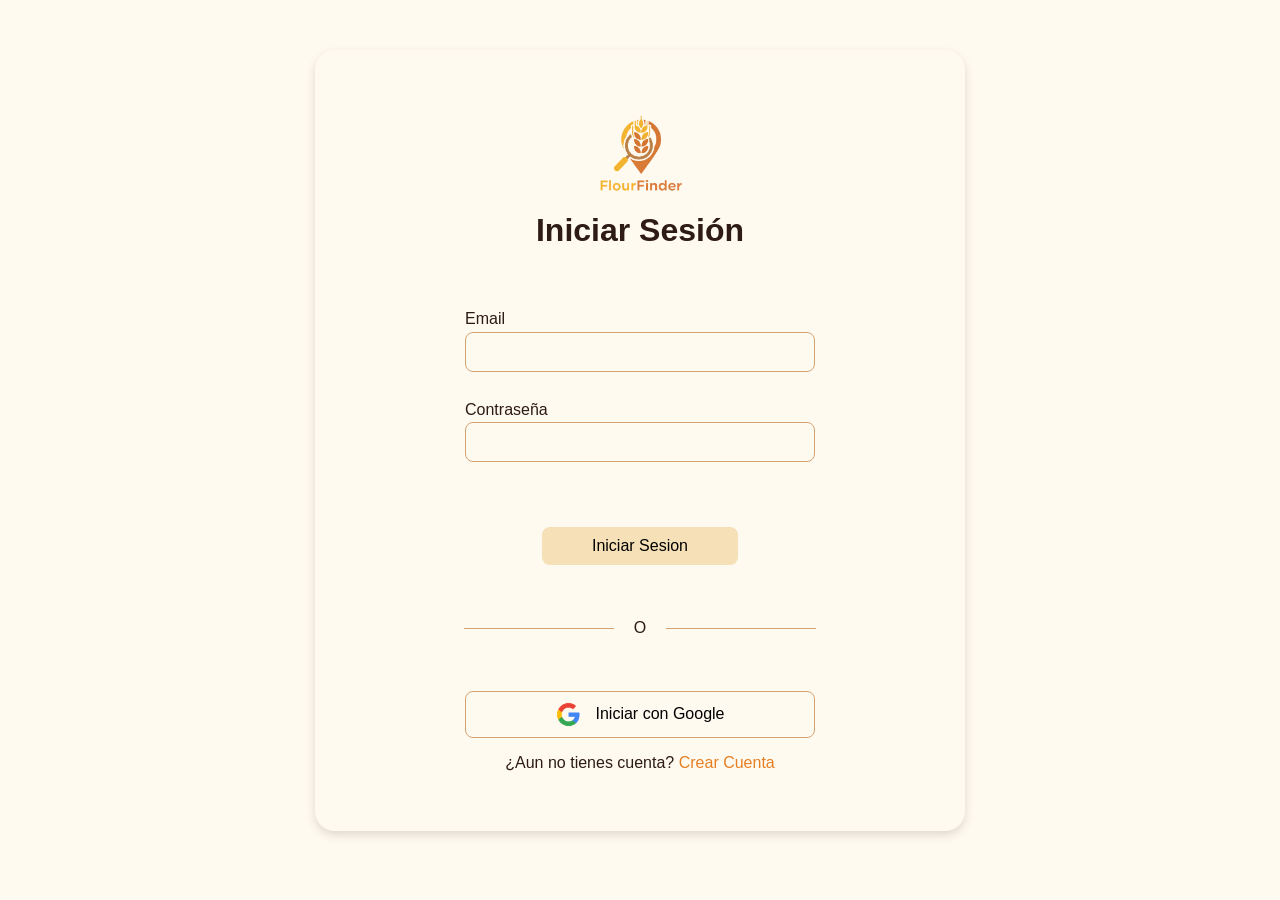
==== pages/iniciarSesion.html @ d79b51ce "Primero Carga Proyecto sin acabar" ====
<!DOCTYPE html>
<html lang="es">

<head>
    <meta charset="UTF-8">
    <meta name="viewport" content="width=device-width, initial-scale=1.0">
    <link rel="stylesheet" href="../css/login_logup.css">
    <title>Iniciar Sesión</title>
</head>

<body>
    <main>

        <!--Iniciar Sesion-->

        <section id="iniciarSesion" class="section-iniciarSesion">
            <div class="contenedor">
                <div class="indicador">
                    <img src="../img/MuyUtilizadas/FlourFinder.png" alt="">
                    <h2>Iniciar Sesión</h2>
                </div>
                <form class="form">
                    <div class="separador">
                        <label for="email-in" class="i-text">Email</label>
                        <input type="text" class=" input-caracter" id="email-in">
                        <p class="input-error" id="error-email-in"></p>
                    </div>

                    <div class="separador">
                        <label for="password-in" class="i-text">Contraseña</label>
                        <input type="password" class="input-caracter" id="password-in">
                        <p class="input-error" id="error-password-in"></p>
                    </div>

                    <button>Iniciar Sesion</button>
                </form>

                <div class="separador-opciones">
                    <div class="lin linea1"></div>
                    <span>O</span>
                    <div class="lin linea2"></div>
                </div>
                <div class="otras-formas">
                    <button class="btn-google">
                        <img src="../img/registrarse/IconGoogleO.webp" alt="">
                        Iniciar con Google
                    </button>
                    <p>¿Aun no tienes cuenta? <a href="#">Crear Cuenta</a></p>
                </div>
            </div>
        </section>
    </main>

    <script src="../js/registro.js"></script>
</body>

</html>
---- css/login_logup.css ----
html {
    font-size: 16px;
}

*{
    box-sizing: border-box;
    margin: 0;
    padding: 0;
}

body {
    font-family: "Poppins", sans-serif;
    font-weight: 400;
    font-size: 1rem;
    background-color: #FFFAF0;
    color: #2D1B14;
    line-height: 1.6;
}

button, input {
    font-size: inherit;
}



/*----------Registro--------------*/



/*Registro*/

.section-registrarse{
    display: flex;
    justify-content: center;
    align-items: center;
    padding: 50px;
    opacity: 0;
    animation: aparecer 1s ease forwards;
    animation-delay: 0.5s;
}

.section-registrarse .contenedor{
    display: flex;
    flex-direction: column;
    justify-content: center;
    align-items: center;
    background-color: #FFFAF0;
    box-shadow: 0 4px 10px #2D1B1426;
    max-width: 650px;
    width: 100%;
    padding: 55px 150px;
    gap: 50px;
    border-radius: 20px;
}

.section-registrarse .contenedor .indicador {
    display: flex;
    flex-direction: column;
    justify-content: center;
    align-items: center;
}

.section-registrarse .contenedor .indicador img{
    width: 100px;
    height: 100px;
    object-fit: contain;
}

.section-registrarse .contenedor .indicador h2{
    font-size: 2rem;
}

.section-registrarse .contenedor .form{
    display: flex;
    flex-direction: column;
    align-items: center;
    gap: 25px;
    width: 100%;
    cursor: pointer;
}

.section-registrarse .contenedor .form .separador{
    display: flex;
    flex-direction: column;
    width: 100%;
}

.section-registrarse .input-caracter {
    border: none;
    background-color: transparent;
    border: 1px solid #D4A373;
    border-radius: 8px;
    padding: 10px;
    font-size: inherit;
    transition: transform 0.2s ease, box-shadow 0.2s ease;
}

.section-registrarse .input-caracter:focus{
    transform: scale(1.02);
    border: 2px solid #2D1B14;
    outline: none;
    box-shadow: 0 4px 10px #2D1B1426;
}

.section-registrarse .form button {
    padding: 10px 50px;
    border:none;
    background-color: #F5E0B7;
    border-radius: 8px;
    transition: 0.5s ease;
    margin-top: 40px;
}

.section-registrarse .form button:hover{
    transform: scale(1.05);
    box-shadow: 0 4px 10px #2D1B1426;
}

.section-registrarse .contenedor .separador-opciones{
    display: flex;
    justify-content: center;
    align-items: center;
    gap: 20px;
}


.section-registrarse .contenedor .otras-formas{
    display: flex;
    flex-direction: column;
    justify-content: center;
    align-items: center;
    gap: 12px;
    width: 100%;
}

.section-registrarse .contenedor .separador-opciones span{
    font-size: 1rem;
}

.section-registrarse .contenedor .separador-opciones .lin {
    background-color: #D4A373;
    height: 1px;
    width: 150px;
}

.section-registrarse .contenedor .otras-formas .btn-google {
    display: flex;
    justify-content: center;
    align-items: center;
    gap: 15px;
    background-color: transparent;
    padding: 10px 20px;
    border: none;
    background-color: transparent;
    border: 1px solid #D4A373;
    border-radius: 8px;
    width: 100%;
    cursor: pointer;
    transition: 0.5s ease;
}

.section-registrarse .contenedor .otras-formas .btn-google:hover{
    transform: scale(1.05);
    box-shadow: 0 4px 10px #2D1B1426;
}

.section-registrarse .contenedor .otras-formas .btn-google img{
    width: 25px;
    object-fit: contain;
}

.section-registrarse .contenedor .otras-formas p a{
    text-decoration: none;
    color: #E67E22;
}


/*Verificación Email*/

.section-verificacion-email{
    display: flex;
    justify-content: center;
    align-items: center;
    padding: 50px;
    opacity: 0;
    min-height: 100vh;
    animation: aparecer 1s ease forwards;
    animation-delay: 0.5s;
}

.section-verificacion-email .contenedor{
    display: flex;
    flex-direction: column;
    align-items: center;
    background-color: #FFFAF0;
    box-shadow: 0 4px 10px #2D1B1426;
    max-width: 650px;
    width: 100%;
    padding: 55px 120px;
    gap: 50px;
    border-radius: 20px;
    height: 800px;
}

.section-verificacion-email .contenedor h2{ 
    font-size: 2rem;
}

.section-verificacion-email .contenedor p{
    text-align: center;
}
.section-verificacion-email .contenedor .inputs-code {
    display: flex;
    justify-content: center;
    align-items: center;
    gap: 20px;
}

.section-verificacion-email .contenedor .inputs-code .i-code{
    width: 80px;
    height: 80px;
    background-color: transparent;
    border: none;
    border: 1px solid #D4A373;
    font-size: 2rem;
    text-align: center;
    border-radius: 8px;
    transition: transform 0.3s ease;
}

.section-verificacion-email .contenedor .inputs-code .i-code:focus{
    transform: scale(1.02);
    outline: none;
    border: 2px solid #2D1B14;
    box-shadow: 0 4px 10px #2D1B1426;
}

.section-verificacion-email .contenedor .indicacion-tiempo{
    font-size: 0.9rem;
}



/*Finalizado el registro*/


.section-final-registro{
    display: flex;
    justify-content: center;
    align-items: center;
    padding: 50px;
    opacity: 0;
    min-height: 100vh;
    animation: aparecer 1s ease forwards;
    animation-delay: 0.5s;
}

.section-final-registro .contenedor{
    display: flex;
    flex-direction: column;
    align-items: center;
    background-color: #FFFAF0;
    box-shadow: 0 4px 10px #2D1B1426;
    max-width: 650px;
    width: 100%;
    padding: 55px 100px;
    gap: 50px;
    border-radius: 20px;
    height: 800px;
    position: relative;
}

.section-final-registro .contenedor .indicador{
    display: flex;
    flex-direction: column;
    justify-content: center;
    align-items: center;
}

.section-final-registro .contenedor .indicador img{
    width: 100px;
    height: 100px;
    object-fit: contain;
}

.section-final-registro .contenedor .indicador h2{
    font-size: 2rem;
}

.section-final-registro .contenedor .description-finalizacion {
    text-align: center;
}

.section-final-registro .contenedor button {
    border: none;
    padding: 10px 50px;
    background-color: #F5E0B7;
    cursor: pointer;
    border-radius: 8px;
    transition: 0.5s ease;
    position: absolute;
    bottom: 80px;
}

.section-final-registro .contenedor button:hover{
    transform: scale(1.05);
    box-shadow: 0 4px 10px #2D1B1426;
}





/*Iniciar Sesion*/





/*----------Iniciar Sesion--------------*/


/*Registro*/

.section-iniciarSesion{
    display: flex;
    justify-content: center;
    align-items: center;
    padding: 50px;
}

.section-iniciarSesion .contenedor{
    display: flex;
    flex-direction: column;
    justify-content: center;
    align-items: center;
    background-color: #FFFAF0;
    box-shadow: 0 4px 10px #2D1B1426;
    max-width: 650px;
    width: 100%;
    padding: 55px 150px;
    gap: 50px;
    border-radius: 20px;
}

.section-iniciarSesion .contenedor .indicador {
    display: flex;
    flex-direction: column;
    justify-content: center;
    align-items: center;
}

.section-iniciarSesion .contenedor .indicador img{
    width: 100px;
    height: 100px;
    object-fit: contain;
}

.section-iniciarSesion .contenedor .indicador h2{
    font-size: 2rem;
}

.section-iniciarSesion .contenedor .form{
    display: flex;
    flex-direction: column;
    align-items: center;
    gap: 25px;
    width: 100%;
    cursor: pointer;
}

.section-iniciarSesion .contenedor .form .separador{
    display: flex;
    flex-direction: column;
    width: 100%;
}

.section-iniciarSesion .input-caracter {
    border: none;
    background-color: transparent;
    border: 1px solid #D4A373;
    border-radius: 8px;
    padding: 10px;
    font-size: inherit;
}

.section-iniciarSesion .input-caracter:focus{
    padding: 10px;
    border: 2px solid #2D1B14;
    outline: none;
    box-shadow: 0 4px 10px #2D1B1426;
}

.section-iniciarSesion .form button {
    padding: 10px 50px;
    border:none;
    background-color: #F5E0B7;
    border-radius: 8px;
    margin-top: 40px;
    transition: 0.5s ease;
}

.section-iniciarSesion .form button:hover{
    transform: scale(1.05);
    box-shadow: 0 4px 10px #2D1B1426;
}

.section-iniciarSesion .contenedor .separador-opciones{
    display: flex;
    justify-content: center;
    align-items: center;
    gap: 20px;
}

.section-iniciarSesion .contenedor .separador-opciones span{
    font-size: 1rem;
}

.section-iniciarSesion .contenedor .separador-opciones .lin {
    background-color: #D4A373;
    height: 1px;
    width: 150px;
}

.section-iniciarSesion .contenedor .otras-formas{
    display: flex;
    flex-direction: column;
    justify-content: center;
    align-items: center;
    gap: 12px;
    width: 100%;
}

.section-iniciarSesion .contenedor .otras-formas .btn-google {
    display: flex;
    justify-content: center;
    align-items: center;
    gap: 15px;
    background-color: transparent;
    padding: 10px 20px;
    border: none;
    background-color: transparent;
    border: 1px solid #D4A373;
    border-radius: 8px;
    width: 100%;
    cursor: pointer;
    transition: 0.5s ease;
}

.section-iniciarSesion .contenedor .otras-formas .btn-google:hover{
    transform: scale(1.05);
    box-shadow: 0 4px 10px #2D1B1426;
}

.section-iniciarSesion .contenedor .otras-formas .btn-google img{
    width: 25px;
    object-fit: contain;
}

.section-iniciarSesion .contenedor .otras-formas p a{
    text-decoration: none;
    color: #E67E22;
}






/*----------Animaciones--------------*/

@keyframes aparecer {
    from {
        opacity: 0;
        transform: translateY(20px);
    }
    to {
        opacity: 1;
        transform: translateY(0);
    }
}
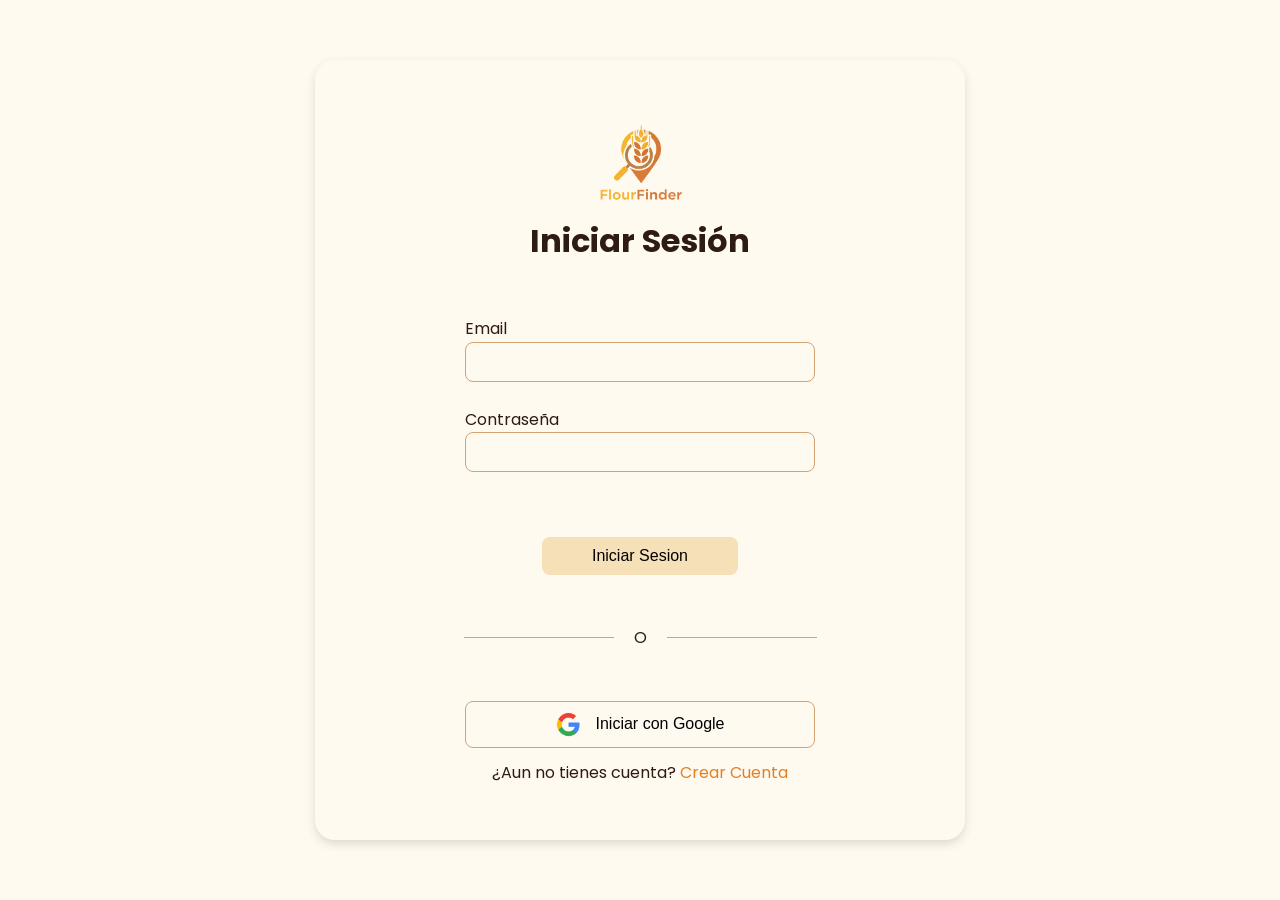
==== commit 45796f41: "Se terminó el JS de registro e inicio de sesión con sus respectivas secciones. Se agregó una nueva p" ====
--- a/pages/iniciarSesion.html
+++ b/pages/iniciarSesion.html
@@ -4,6 +4,11 @@
 <head>
     <meta charset="UTF-8">
     <meta name="viewport" content="width=device-width, initial-scale=1.0">
+    <link rel="preconnect" href="https://fonts.googleapis.com">
+    <link rel="preconnect" href="https://fonts.gstatic.com" crossorigin>
+    <link
+        href="https://fonts.googleapis.com/css2?family=Poppins:ital,wght@0,100;0,200;0,300;0,400;0,500;0,600;0,700;0,800;0,900;1,100;1,200;1,300;1,400;1,500;1,600;1,700;1,800;1,900&display=swap"
+        rel="stylesheet">
     <link rel="stylesheet" href="../css/login_logup.css">
     <title>Iniciar Sesión</title>
 </head>
@@ -16,20 +21,24 @@
         <section id="iniciarSesion" class="section-iniciarSesion">
             <div class="contenedor">
                 <div class="indicador">
-                    <img src="../img/MuyUtilizadas/FlourFinder.png" alt="">
+                    <img src="../img/MuyUtilizadas/FlourFinder.avif" alt="">
                     <h2>Iniciar Sesión</h2>
                 </div>
-                <form class="form">
+                <form class="form-in">
                     <div class="separador">
-                        <label for="email-in" class="i-text">Email</label>
-                        <input type="text" class=" input-caracter" id="email-in">
-                        <p class="input-error" id="error-email-in"></p>
+                        <div class="indications-texts">
+                            <label for="email-in" class="i-text">Email</label>
+                            <span class="input-text-error"></span>
+                        </div>
+                        <input type="email" class=" input-caracter" id="email-in">
                     </div>
 
                     <div class="separador">
-                        <label for="password-in" class="i-text">Contraseña</label>
+                        <div class="indications-texts">
+                            <label for="password-in" class="i-text">Contraseña</label>
+                            <span class="input-text-error"></span>
+                        </div>
                         <input type="password" class="input-caracter" id="password-in">
-                        <p class="input-error" id="error-password-in"></p>
                     </div>
 
                     <button>Iniciar Sesion</button>
@@ -42,16 +51,16 @@
                 </div>
                 <div class="otras-formas">
                     <button class="btn-google">
-                        <img src="../img/registrarse/IconGoogleO.webp" alt="">
+                        <img src="../img/registrarse/IconGoogleO.avif" alt="">
                         Iniciar con Google
                     </button>
-                    <p>¿Aun no tienes cuenta? <a href="#">Crear Cuenta</a></p>
+                    <p>¿Aun no tienes cuenta? <a href="./registro.html">Crear Cuenta</a></p>
                 </div>
             </div>
         </section>
     </main>
 
-    <script src="../js/registro.js"></script>
+    <script src="../js/iniciarSesion.js"></script>
 </body>
 
 </html>
--- a/css/login_logup.css
+++ b/css/login_logup.css
@@ -21,6 +21,10 @@
     font-size: inherit;
 }
 
+button {
+    cursor: pointer;
+}
+
 
 
 /*----------Registro--------------*/
@@ -33,24 +37,25 @@
     display: flex;
     justify-content: center;
     align-items: center;
-    padding: 50px;
+    min-height: 100vh;
+    padding: 40px;
+}
+
+.section-registrarse .contenedor{
+    display: flex;
+    flex-direction: column;
+    justify-content: center;
+    align-items: center;
+    background-color: #FFFAF0;
+    box-shadow: 0 4px 10px #2D1B1426;
+    max-width: 650px;
+    width: 100%;
+    padding: 55px 150px;
+    gap: 50px;
+    border-radius: 20px;
     opacity: 0;
     animation: aparecer 1s ease forwards;
     animation-delay: 0.5s;
-}
-
-.section-registrarse .contenedor{
-    display: flex;
-    flex-direction: column;
-    justify-content: center;
-    align-items: center;
-    background-color: #FFFAF0;
-    box-shadow: 0 4px 10px #2D1B1426;
-    max-width: 650px;
-    width: 100%;
-    padding: 55px 150px;
-    gap: 50px;
-    border-radius: 20px;
 }
 
 .section-registrarse .contenedor .indicador {
@@ -70,7 +75,7 @@
     font-size: 2rem;
 }
 
-.section-registrarse .contenedor .form{
+.section-registrarse .contenedor .form-up{
     display: flex;
     flex-direction: column;
     align-items: center;
@@ -79,10 +84,16 @@
     cursor: pointer;
 }
 
-.section-registrarse .contenedor .form .separador{
-    display: flex;
-    flex-direction: column;
-    width: 100%;
+.section-registrarse .contenedor .form-up .separador{
+    display: flex;
+    flex-direction: column;
+    width: 100%;
+}
+
+.section-registrarse .contenedor .form-up .separador .indications-texts{
+    display: flex;
+    justify-content: space-between;
+    align-items: center;
 }
 
 .section-registrarse .input-caracter {
@@ -97,12 +108,12 @@
 
 .section-registrarse .input-caracter:focus{
     transform: scale(1.02);
-    border: 2px solid #2D1B14;
+    border: 1px solid #2D1B14;
     outline: none;
     box-shadow: 0 4px 10px #2D1B1426;
 }
 
-.section-registrarse .form button {
+.section-registrarse .form-up button {
     padding: 10px 50px;
     border:none;
     background-color: #F5E0B7;
@@ -111,7 +122,7 @@
     margin-top: 40px;
 }
 
-.section-registrarse .form button:hover{
+.section-registrarse .form-up button:hover{
     transform: scale(1.05);
     box-shadow: 0 4px 10px #2D1B1426;
 }
@@ -182,10 +193,7 @@
     justify-content: center;
     align-items: center;
     padding: 50px;
-    opacity: 0;
     min-height: 100vh;
-    animation: aparecer 1s ease forwards;
-    animation-delay: 0.5s;
 }
 
 .section-verificacion-email .contenedor{
@@ -200,6 +208,9 @@
     gap: 50px;
     border-radius: 20px;
     height: 800px;
+    opacity: 0;
+    animation: aparecer 1s ease forwards;
+    animation-delay: 0.5s
 }
 
 .section-verificacion-email .contenedor h2{ 
@@ -209,14 +220,14 @@
 .section-verificacion-email .contenedor p{
     text-align: center;
 }
-.section-verificacion-email .contenedor .inputs-code {
+.section-verificacion-email .contenedor .part-input-code .inputs-code {
     display: flex;
     justify-content: center;
     align-items: center;
     gap: 20px;
 }
 
-.section-verificacion-email .contenedor .inputs-code .i-code{
+.section-verificacion-email .contenedor .part-input-code .inputs-code .i-code{
     width: 80px;
     height: 80px;
     background-color: transparent;
@@ -228,13 +239,21 @@
     transition: transform 0.3s ease;
 }
 
-.section-verificacion-email .contenedor .inputs-code .i-code:focus{
+.section-verificacion-email .contenedor .part-input-code .inputs-code .i-code:focus{
     transform: scale(1.02);
     outline: none;
     border: 2px solid #2D1B14;
     box-shadow: 0 4px 10px #2D1B1426;
 }
 
+.section-verificacion-email .contenedor .part-input-code{
+    display: flex;
+    flex-direction: column;
+    justify-content: center;
+    align-items: center;
+    gap: 7px;
+}
+
 .section-verificacion-email .contenedor .indicacion-tiempo{
     font-size: 0.9rem;
 }
@@ -249,10 +268,7 @@
     justify-content: center;
     align-items: center;
     padding: 50px;
-    opacity: 0;
     min-height: 100vh;
-    animation: aparecer 1s ease forwards;
-    animation-delay: 0.5s;
 }
 
 .section-final-registro .contenedor{
@@ -268,6 +284,9 @@
     border-radius: 20px;
     height: 800px;
     position: relative;
+    opacity: 0;
+    animation: aparecer 1s ease forwards;
+    animation-delay: 0.5s
 }
 
 .section-final-registro .contenedor .indicador{
@@ -291,18 +310,19 @@
     text-align: center;
 }
 
-.section-final-registro .contenedor button {
+.section-final-registro .contenedor a {
     border: none;
     padding: 10px 50px;
     background-color: #F5E0B7;
-    cursor: pointer;
     border-radius: 8px;
     transition: 0.5s ease;
     position: absolute;
     bottom: 80px;
-}
-
-.section-final-registro .contenedor button:hover{
+    text-decoration: none;
+    color: inherit;
+}
+
+.section-final-registro .contenedor a:hover{
     transform: scale(1.05);
     box-shadow: 0 4px 10px #2D1B1426;
 }
@@ -326,7 +346,8 @@
     display: flex;
     justify-content: center;
     align-items: center;
-    padding: 50px;
+    padding: 40px;
+    min-height: 100vh;
 }
 
 .section-iniciarSesion .contenedor{
@@ -341,6 +362,9 @@
     padding: 55px 150px;
     gap: 50px;
     border-radius: 20px;
+    opacity: 0;
+    animation: aparecer 1s ease forwards;
+    animation-delay: 0.5s;
 }
 
 .section-iniciarSesion .contenedor .indicador {
@@ -360,7 +384,7 @@
     font-size: 2rem;
 }
 
-.section-iniciarSesion .contenedor .form{
+.section-iniciarSesion .contenedor .form-in{
     display: flex;
     flex-direction: column;
     align-items: center;
@@ -369,10 +393,15 @@
     cursor: pointer;
 }
 
-.section-iniciarSesion .contenedor .form .separador{
-    display: flex;
-    flex-direction: column;
-    width: 100%;
+.section-iniciarSesion .contenedor .form-in .separador{
+    display: flex;
+    flex-direction: column;
+    width: 100%;
+}
+
+.section-iniciarSesion .contenedor .form-in .separador .indications-texts{
+    display:  flex;
+    justify-content: space-between;
 }
 
 .section-iniciarSesion .input-caracter {
@@ -386,12 +415,12 @@
 
 .section-iniciarSesion .input-caracter:focus{
     padding: 10px;
-    border: 2px solid #2D1B14;
+    border: 1px solid #2D1B14;
     outline: none;
     box-shadow: 0 4px 10px #2D1B1426;
 }
 
-.section-iniciarSesion .form button {
+.section-iniciarSesion .form-in button {
     padding: 10px 50px;
     border:none;
     background-color: #F5E0B7;
@@ -400,7 +429,7 @@
     transition: 0.5s ease;
 }
 
-.section-iniciarSesion .form button:hover{
+.section-iniciarSesion .form-in button:hover{
     transform: scale(1.05);
     box-shadow: 0 4px 10px #2D1B1426;
 }
@@ -465,6 +494,57 @@
 
 
 
+/*----------Mostrador de erroes--------------*/
+
+.input-text-error{
+    color: #D32F2F;
+}
+
+
+/*----------Generacion de codigos--------------*/
+.div-code{
+    padding: 10px 20px;
+    display: flex;
+    justify-content: space-evenly;
+    gap: 70px;
+    align-items: center;
+    background-color: #FFFAF0;
+    box-shadow: 0 4px 10px #2D1B1426;
+    position: absolute;
+    top: 10px;
+    right: 5px;
+    z-index: 99;
+    border-radius: 8px;
+    opacity: 0;
+    animation: aparecer_code 1.5s ease forwards;
+    animation-delay: 0.5s;
+}
+
+.div-code .code-verif{
+    font-size: 1.5rem;
+}
+
+.div-code .close-target-code{
+    border: none;
+    padding: 10px 10px;
+    border-radius: 8px;
+    background-color: #E67E22;
+    color: #FFFAF0;
+    transition: 0.5s ease;
+}
+
+.div-code .close-target-code:hover{
+    transform: scale(1.05);
+    box-shadow: 0 4px 10px #2D1B1426;
+}
+
+
+/*----------Ocultar secciones--------------*/
+
+.ocultarse {
+    display: none;
+}
+
 
 
 /*----------Animaciones--------------*/
@@ -480,4 +560,32 @@
     }
 }
 
-
+@keyframes aparecer_code {
+    from {
+        opacity: 0;
+        transform: translateY(500px);
+    }
+    to{
+        opacity: 1;
+        transform: translateY(0);
+    }
+}
+
+
+@media (max-width: 768px){
+    .section-registrarse, .section-iniciarSesion .section-verificacion-email{
+        padding: 0;
+    }
+    .section-registrarse .contenedor, .section-iniciarSesion .contenedor, .section-verificacion-email .contenedor{
+        padding: 40px;
+        box-shadow: none;
+        background-color: transparent;
+        width: 100%;
+    }
+    .section-registrarse .contenedor .separador-opciones .lin{
+        width: 100px;
+    }
+}
+
+
+
